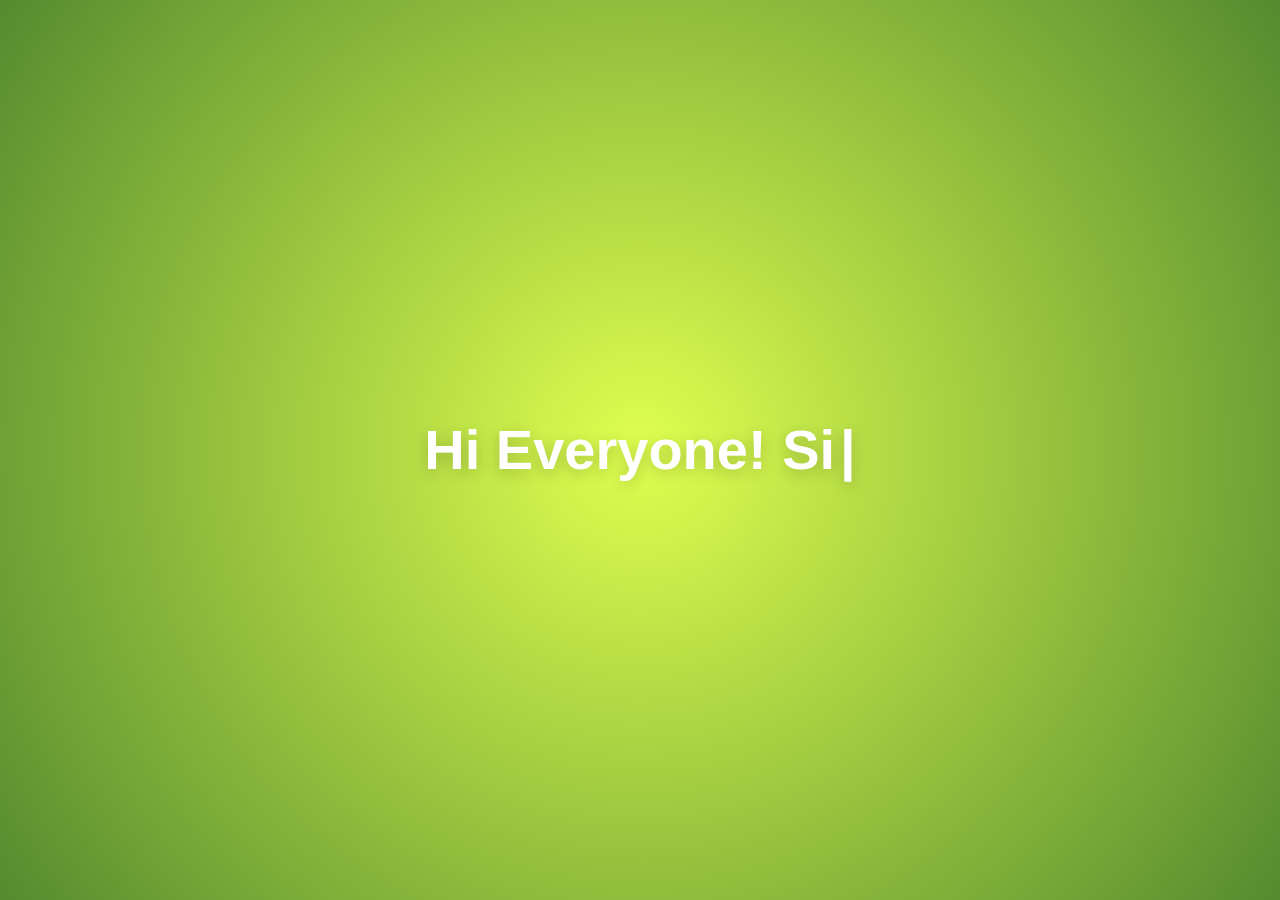
==== index.html @ d38bfb55 "Create index.html" ====
<!DOCTYPE html>
<html lang="vi">
<head>
    <meta charset="UTF-8">
    <meta name="viewport" content="width=device-width, initial-scale=1.0">
    <title>Site is Building</title>
    <style>
        * {
            box-sizing: border-box;
            margin: 0;
            padding: 0;
        }

        body {
            height: 100vh;
            display: flex;
            justify-content: center;
            align-items: center;
            background: radial-gradient(circle, #dfff4f 0%, #558b2f 100%);
            font-family: 'Segoe UI', Tahoma, Geneva, Verdana, sans-serif;
            overflow: hidden;
        }

        h1 {
            color: white;
            font-size: 3.5rem;
            text-align: center;
            max-width: 80%;
            line-height: 1.4;
            text-shadow: 0 4px 15px rgba(0, 0, 0, 0.2);
        }

        h1::after {
            content: '|';
            margin-left: 5px;
            animation: blink 0.75s step-end infinite;
        }

        @keyframes blink {
            from, to { color: transparent }
            50% { color: white; }
        }

        @media (max-width: 768px) {
            h1 {
                font-size: 2.2rem;
                max-width: 90%;
            }
        }
    </style>
</head>
<body>

    <h1 id="typing-text"></h1>

    <script>
        // 1. THAY ĐỔI Ở ĐÂY: Thêm thẻ <br> vào nơi bạn muốn xuống dòng
        const text = "Hi Everyone! Site is building<br>Please come back";
        const targetElement = document.getElementById("typing-text");
        
        let index = 0;
        const totalDuration = 4500; 
        const speed = totalDuration / text.length; 

        function typeEffect() {
            if (index < text.length) {
                // 2. THAY ĐỔI Ở ĐÂY: Kiểm tra nếu gặp cụm "<br>" thì xuống dòng luôn chứ không gõ từng chữ
                if (text.substring(index, index + 4) === "<br>") {
                    targetElement.innerHTML += "<br>";
                    index += 4; // Bỏ qua 4 ký tự của thẻ <br> để chạy tiếp
                } else {
                    targetElement.innerHTML += text.charAt(index);
                    index++;
                }
                setTimeout(typeEffect, speed);
            }
        }

        window.onload = typeEffect;
    </script>
</body>
</html>
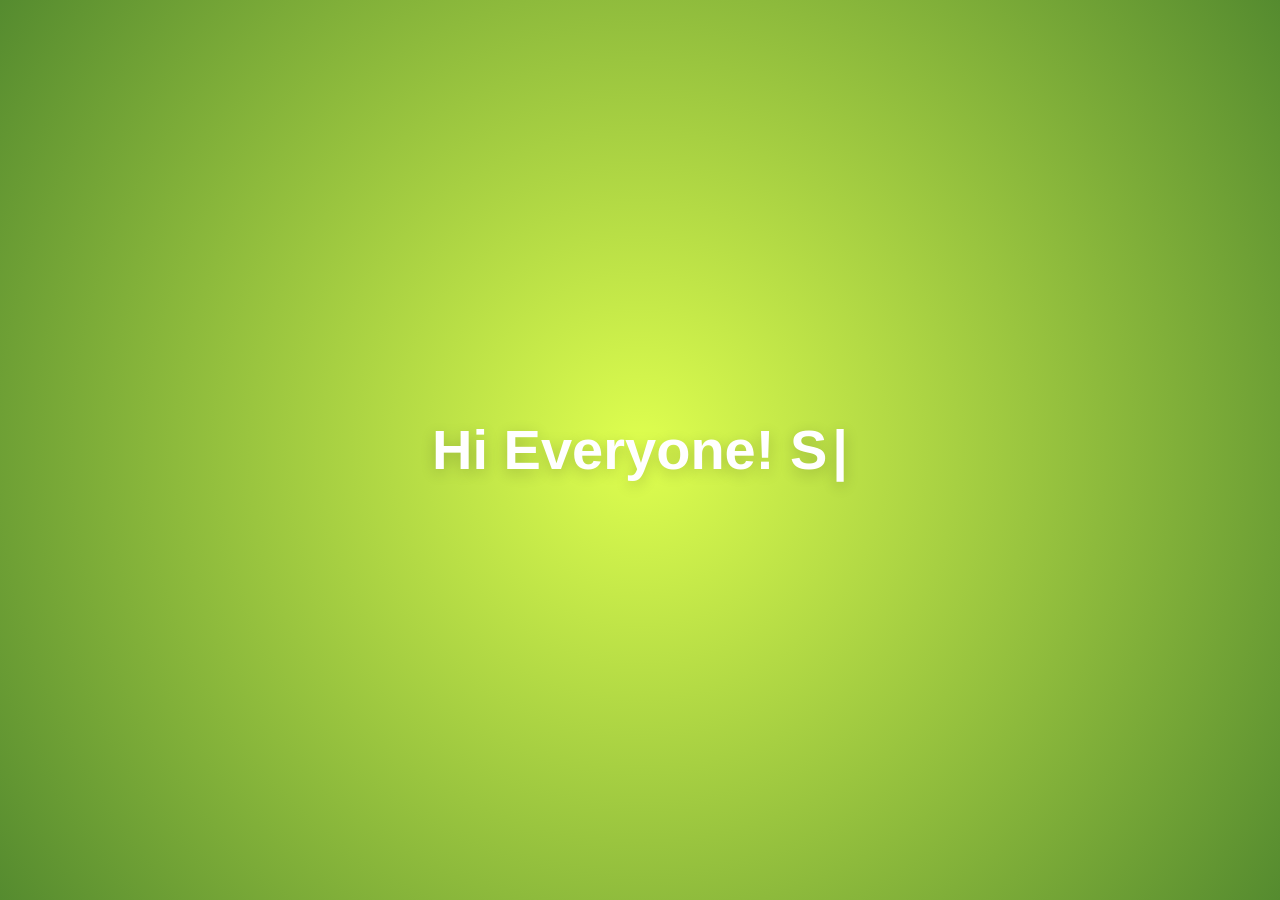
==== commit 733a11e9: "Update index.html" ====
--- a/index.html
+++ b/index.html
@@ -54,6 +54,13 @@
     <h1 id="typing-text"></h1>
 
     <script>
+	if (window.location.hostname === "www.dangquocsu.id.vn") {
+        window.location.replace(
+            "https://dangquocsu.id.vn" +
+            window.location.pathname +
+            window.location.search
+        );
+    }
         // 1. THAY ĐỔI Ở ĐÂY: Thêm thẻ <br> vào nơi bạn muốn xuống dòng
         const text = "Hi Everyone! Site is building<br>Please come back";
         const targetElement = document.getElementById("typing-text");
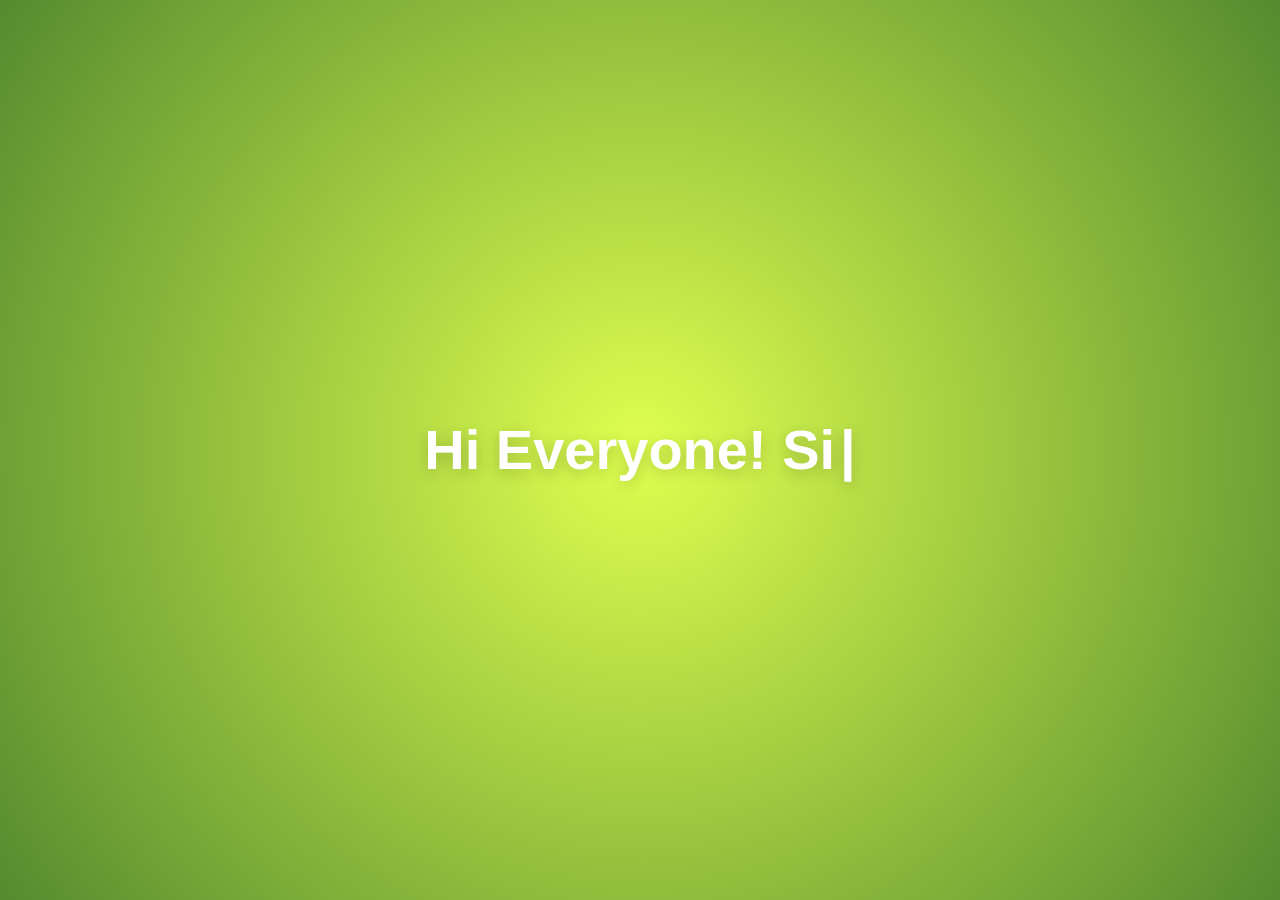
==== commit 28fc6331: "Update index.html" ====
--- a/index.html
+++ b/index.html
@@ -54,13 +54,6 @@
     <h1 id="typing-text"></h1>
 
     <script>
-	if (window.location.hostname === "www.dangquocsu.id.vn") {
-        window.location.replace(
-            "https://dangquocsu.id.vn" +
-            window.location.pathname +
-            window.location.search
-        );
-    }
         // 1. THAY ĐỔI Ở ĐÂY: Thêm thẻ <br> vào nơi bạn muốn xuống dòng
         const text = "Hi Everyone! Site is building<br>Please come back";
         const targetElement = document.getElementById("typing-text");
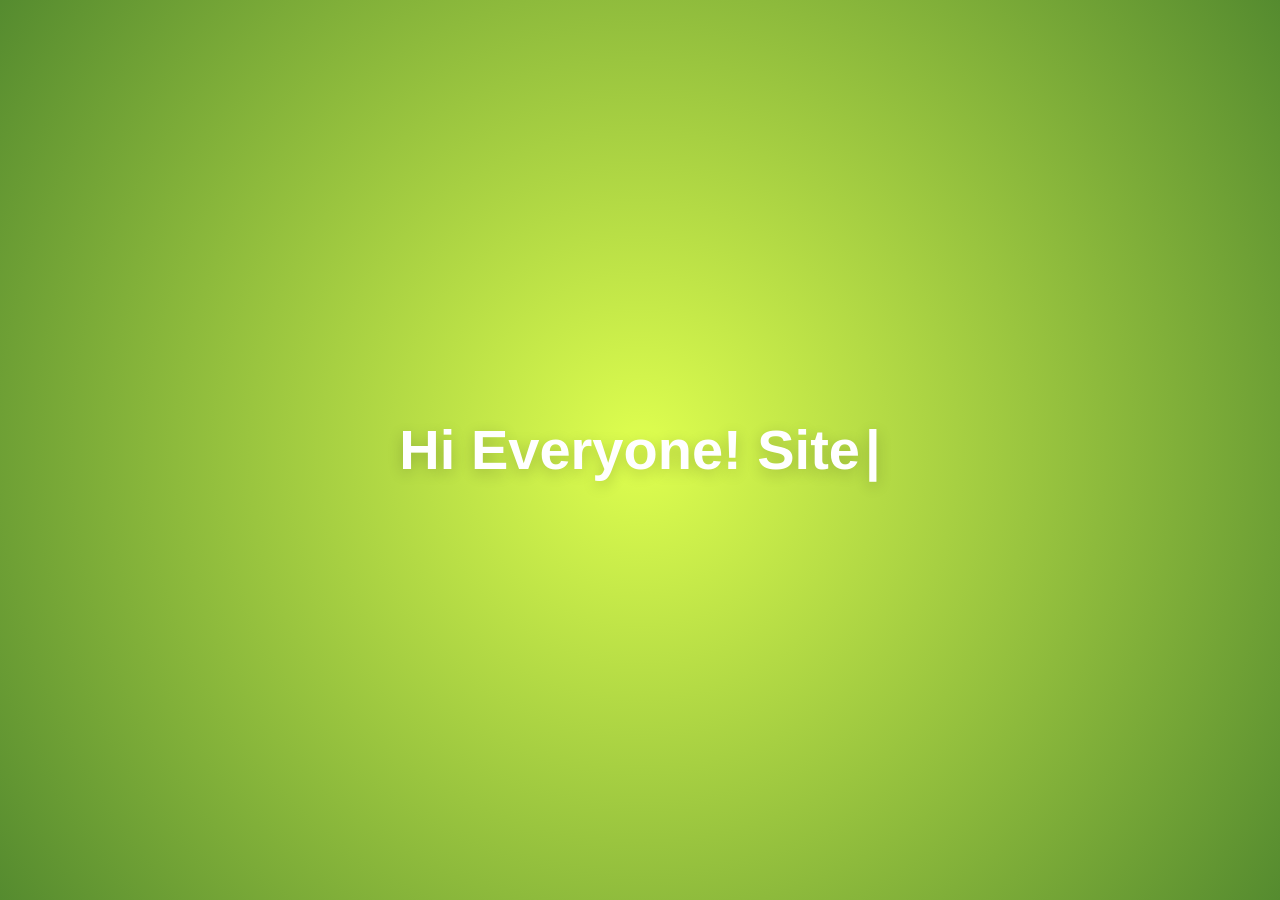
==== commit b91df344: "Update index.html" ====
--- a/index.html
+++ b/index.html
@@ -55,7 +55,7 @@
 
     <script>
         // 1. THAY ĐỔI Ở ĐÂY: Thêm thẻ <br> vào nơi bạn muốn xuống dòng
-        const text = "Hi Everyone! Site is building<br>Please come back";
+        const text = "Hi Everyone! Site is building<br>Please come back later";
         const targetElement = document.getElementById("typing-text");
         
         let index = 0;
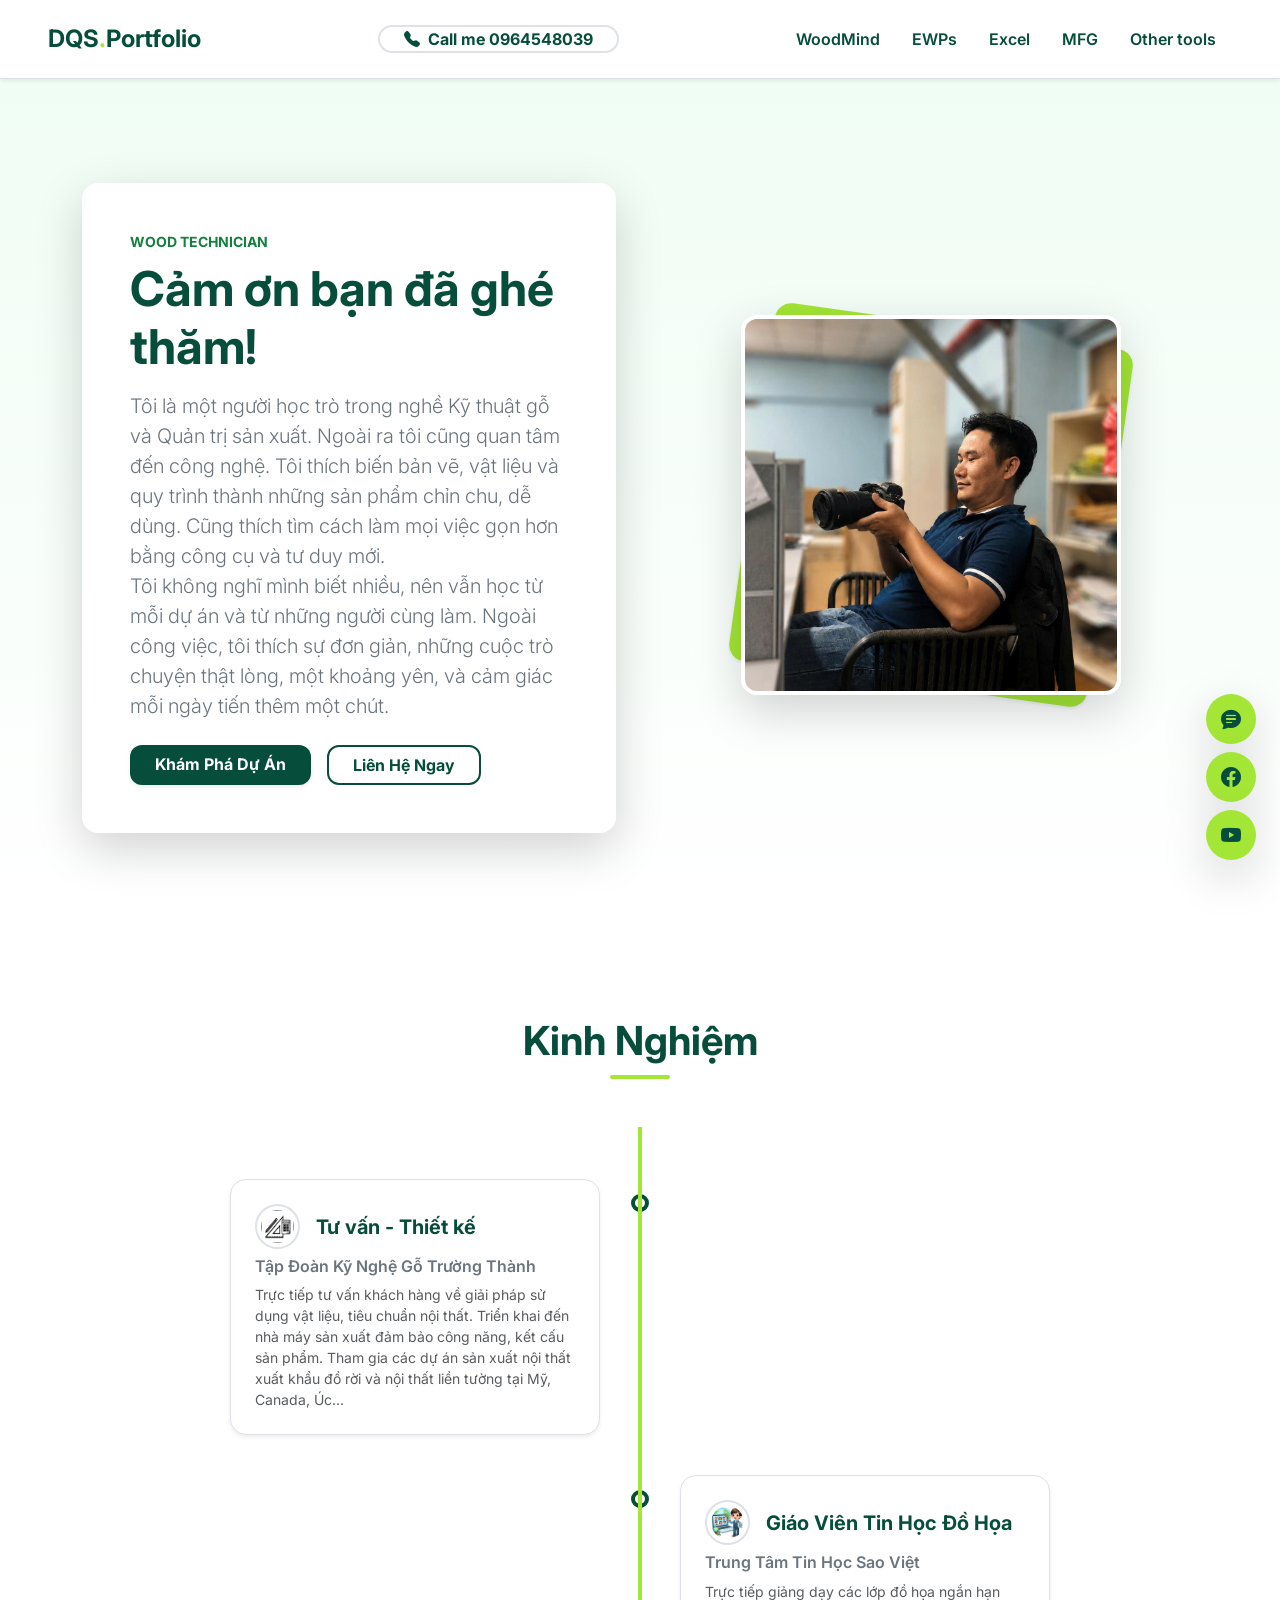
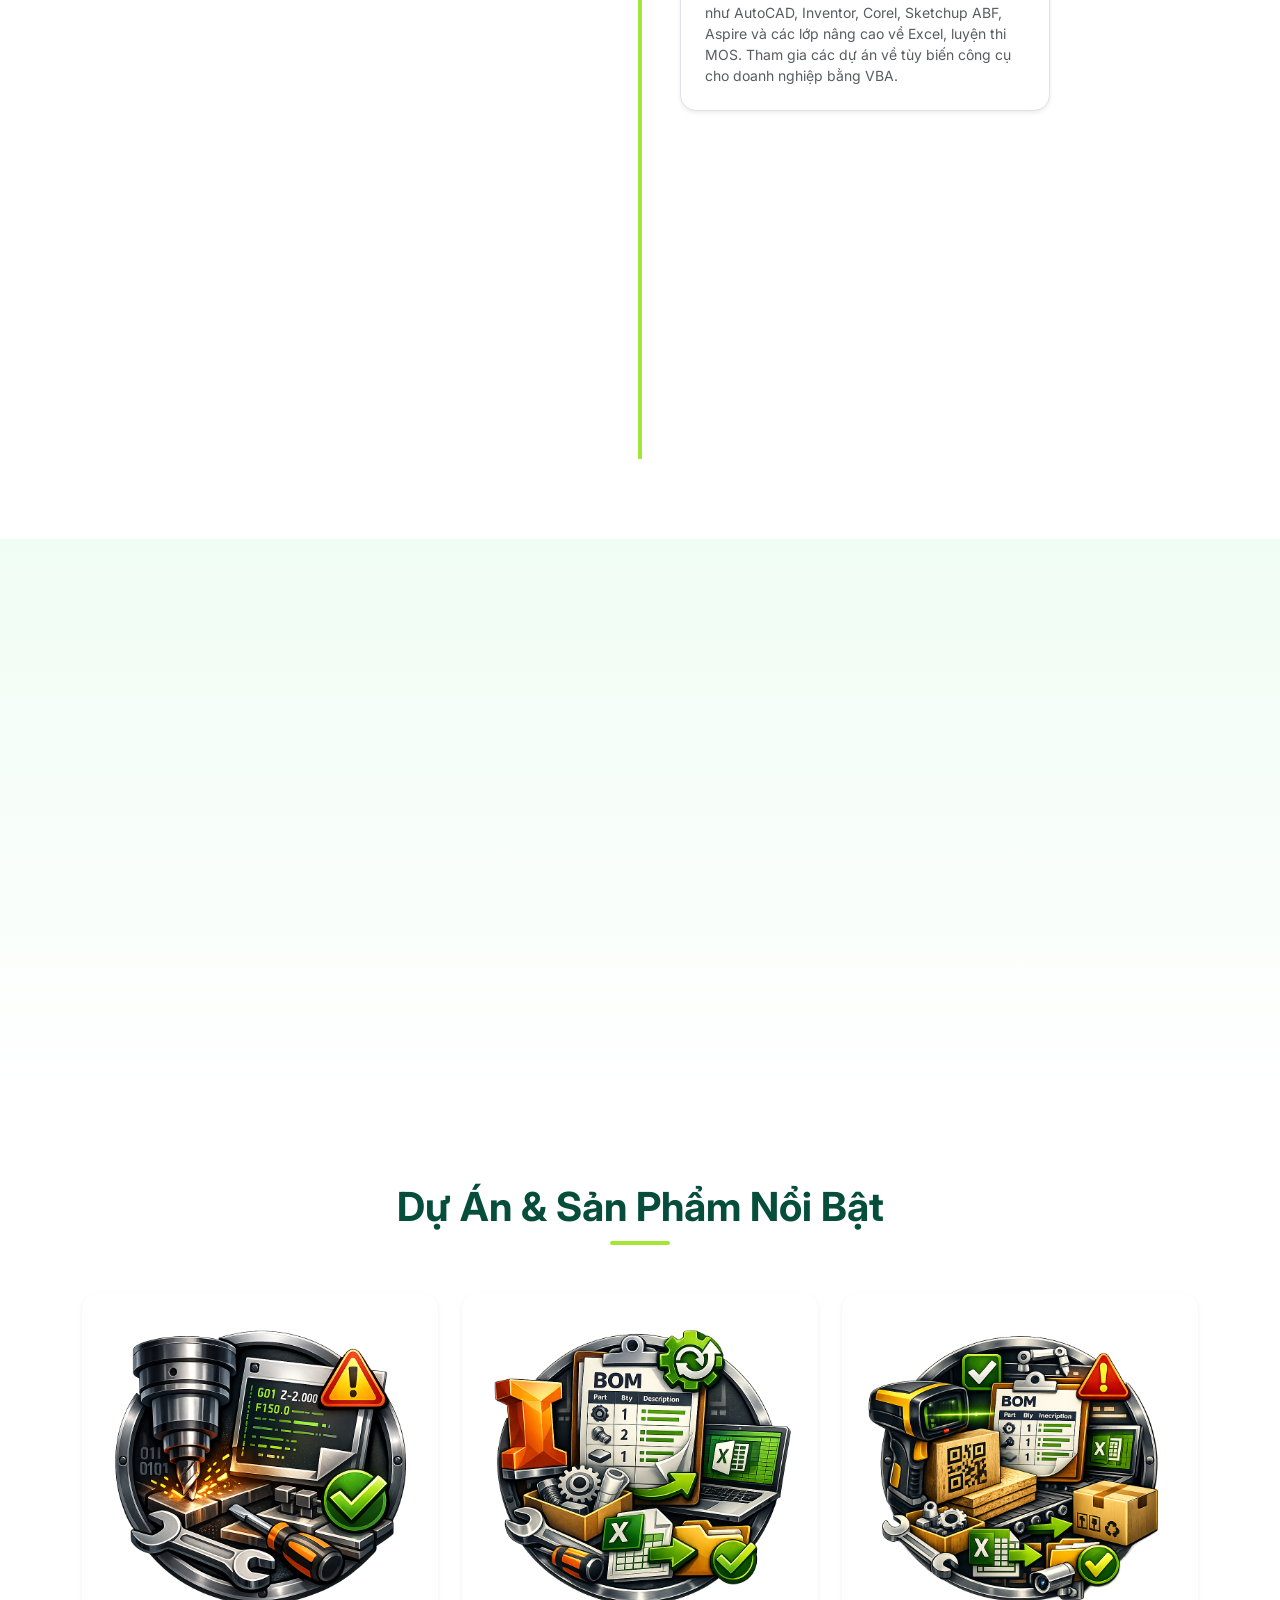
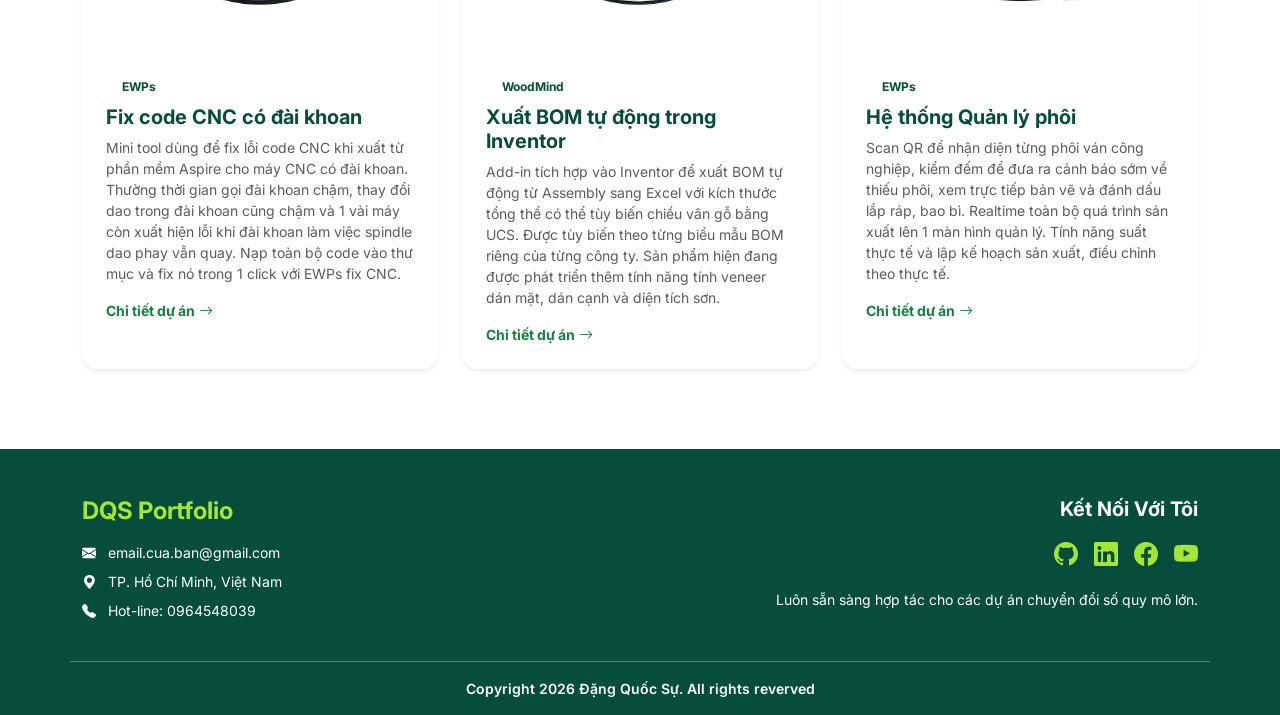
==== commit 18cddd8d: "index1" ====
--- a/index.html
+++ b/index.html
@@ -1,82 +1,260 @@
-<!DOCTYPE html>
-<html lang="vi">
+﻿<!DOCTYPE html>
+
+<html lang="en" xmlns="http://www.w3.org/1999/xhtml">
 <head>
     <meta charset="UTF-8">
     <meta name="viewport" content="width=device-width, initial-scale=1.0">
-    <title>Site is Building</title>
-    <style>
-        * {
-            box-sizing: border-box;
-            margin: 0;
-            padding: 0;
-        }
-
-        body {
-            height: 100vh;
-            display: flex;
-            justify-content: center;
-            align-items: center;
-            background: radial-gradient(circle, #dfff4f 0%, #558b2f 100%);
-            font-family: 'Segoe UI', Tahoma, Geneva, Verdana, sans-serif;
-            overflow: hidden;
-        }
-
-        h1 {
-            color: white;
-            font-size: 3.5rem;
-            text-align: center;
-            max-width: 80%;
-            line-height: 1.4;
-            text-shadow: 0 4px 15px rgba(0, 0, 0, 0.2);
-        }
-
-        h1::after {
-            content: '|';
-            margin-left: 5px;
-            animation: blink 0.75s step-end infinite;
-        }
-
-        @keyframes blink {
-            from, to { color: transparent }
-            50% { color: white; }
-        }
-
-        @media (max-width: 768px) {
-            h1 {
-                font-size: 2.2rem;
-                max-width: 90%;
-            }
-        }
-    </style>
+
+    <!-- ==================== THẺ SEO CĂN BẢN ==================== -->
+    <title>Đặng Quốc Sự | Portfolio - Kỹ Sư Giải Pháp Số & Tự Động Hóa</title>
+    <meta name="description" content="Portfolio cá nhân của Đặng Quốc Sự (DQS) - Chuyên gia tối ưu quy trình, thiết kế hệ thống WoodMind, EWPs, tự động hóa Excel và giải pháp sản xuất MFG.">
+    <meta name="keywords" content="Đặng Quốc Sự, DQS Portfolio, WoodMind, EWPs, Excel Automation, MFG, Kỹ sư giải pháp số, Frontend Developer">
+    <meta name="author" content="Đặng Quốc Sự">
+    <meta name="robots" content="index, follow">
+    <!-- Thẻ Canonical tránh trùng lặp nội dung khi đưa lên domain thật -->
+    <link rel="canonical" href="https://dangquocsu.vn/">
+
+    <!-- ==================== OPEN GRAPH (SEO ZALO & FACEBOOK) ==================== -->
+    <meta property="og:type" content="website">
+    <meta property="og:url" content="https://dangquocsu.vn/">
+    <meta property="og:title" content="Đặng Quốc Sự | Portfolio - Kỹ Sư Giải Pháp Số & Tự Động Hóa">
+    <meta property="og:description" content="Khám phá hệ sinh thái các dự án thực tế: WoodMind, EWPs, Excel Automation, MFG và giải pháp số do Đặng Quốc Sự phát triển.">
+    <meta property="og:image" content="https://dangquocsu.vn/img/og-image.jpg"> <!-- Link ảnh xem trước khi gửi link qua Zalo/FB -->
+    <meta property="og:locale" content="vi_VN">
+    <meta property="og:site_name" content="Đặng Quốc Sự Portfolio">
+
+    <!-- ==================== TWITTER CARD SEO ==================== -->
+    <meta name="twitter:card" content="summary_large_image">
+    <meta name="twitter:title" content="Đặng Quốc Sự | Portfolio - Kỹ Sư Giải Pháp Số">
+    <meta name="twitter:description" content="Chuyên gia tối ưu quy trình, phát triển hệ thống WoodMind, EWPs, tự động hóa Excel & MFG.">
+    <meta name="twitter:image" content="https://dangquocsu.vn/img/og-image.jpg">
+
+    <!-- ==================== FAVICON (BIỂU TƯỢNG TRANG WEB) ==================== -->
+    <link rel="icon" type="image/x-icon" href="favicon.ico">
+    <link rel="apple-touch-icon" sizes="180x180" href="img/apple-touch-icon.png">
+
+    <!-- ==================== PHÔNG CHỮ GOOGLE (Inter hiện đại) ==================== -->
+    <link rel="preconnect" href="https://fonts.googleapis.com">
+    <link rel="preconnect" href="https://fonts.gstatic.com" crossorigin>
+    <link href="https://fonts.googleapis.com/css2?family=Inter:wght@400;500;600;700;800&display=swap" rel="stylesheet">
+
+    <!-- ==================== THƯ VIỆN CSS ==================== -->
+    <!-- 1. Bootstrap 5.2.3 CSS -->
+    <link href="https://cdn.jsdelivr.net/npm/bootstrap@5.2.3/dist/css/bootstrap.min.css" rel="stylesheet">
+
+    <!-- 2. Bootstrap Icons -->
+    <link rel="stylesheet" href="https://cdn.jsdelivr.net/npm/bootstrap-icons@1.11.3/font/bootstrap-icons.min.css">
+
+    <!-- 3. AOS Animation CSS (Hiệu ứng cuộn chuột) -->
+    <link rel="stylesheet" href="https://unpkg.com/aos@2.3.1/dist/aos.css">
+
+    <!-- 4. File CSS Tự Viết (Luôn đặt cuối cùng để có thể ghi đè CSS theo ý muốn) -->
+    <link rel="stylesheet" href="css/style.css">
 </head>
 <body>
-
-    <h1 id="typing-text"></h1>
-
-    <script>
-        // 1. THAY ĐỔI Ở ĐÂY: Thêm thẻ <br> vào nơi bạn muốn xuống dòng
-        const text = "Hi Everyone! Site is building<br>Please come back later";
-        const targetElement = document.getElementById("typing-text");
-        
-        let index = 0;
-        const totalDuration = 4500; 
-        const speed = totalDuration / text.length; 
-
-        function typeEffect() {
-            if (index < text.length) {
-                // 2. THAY ĐỔI Ở ĐÂY: Kiểm tra nếu gặp cụm "<br>" thì xuống dòng luôn chứ không gõ từng chữ
-                if (text.substring(index, index + 4) === "<br>") {
-                    targetElement.innerHTML += "<br>";
-                    index += 4; // Bỏ qua 4 ký tự của thẻ <br> để chạy tiếp
-                } else {
-                    targetElement.innerHTML += text.charAt(index);
-                    index++;
-                }
-                setTimeout(typeEffect, speed);
-            }
-        }
-
-        window.onload = typeEffect;
-    </script>
+    <!-- 1. KHUNG CHỜ CỦA HEADER -->
+    <div id="header-placeholder"></div>
+    <main>
+        <!-- HERO BANNER (Hiệu ứng Canvas mới) -->
+        <section class="py-5 bg-light-gradient position-relative overflow-hidden section-padding">
+            <div class="container py-4">
+                <div class="row align-items-center g-5">
+                    <!-- Bên trái: Khung giới thiệu bản thân -->
+                    <div class="col-lg-6 order-2 order-lg-1" data-aos="fade-right" data-aos-duration="1000">
+                        <div class="card border-0 shadow-lg p-4 p-md-5 rounded-custom bg-white position-relative canvas-box">
+                            <div class="position-absolute top-0 start-0 w-100 h-3 bg-lime rounded-top-custom"></div>
+                            <span class="text-uppercase tracking-wider fw-bold small text-lime-dark mb-2 d-block">WOOD TECHNICIAN</span>
+                            <h1 class="display-5 fw-bold text-dark-green mb-3">Cảm ơn bạn đã ghé thăm!</h1>
+                            <p class="lead text-secondary mb-4">
+                                Tôi là một người học trò trong nghề Kỹ thuật gỗ và Quản trị sản xuất. Ngoài ra tôi cũng quan tâm đến công nghệ. Tôi thích biến bản vẽ, vật liệu và quy trình thành những sản phẩm chỉn chu, dễ dùng. Cũng thích tìm cách làm mọi việc gọn hơn bằng công cụ và tư duy mới. <br> Tôi không nghĩ mình biết nhiều, nên vẫn học từ mỗi dự án và từ những người cùng làm. Ngoài công việc, tôi thích sự đơn giản, những cuộc trò chuyện thật lòng, một khoảng yên, và cảm giác mỗi ngày tiến thêm một chút.
+                            </p>
+                            <div class="d-flex gap-3">
+                                <a href="#projects" class="btn btn-custom px-4 py-2.5 fw-bold shadow-sm">Khám Phá Dự Án</a>
+                                <a href="tel:0964548039" class="btn btn-outline-custom px-4 py-2.5 fw-bold">Liên Hệ Ngay</a>
+                            </div>
+                        </div>
+                    </div>
+                    <!-- Bên phải: Tấm ảnh cá nhân (Đã sửa lỗi scale) -->
+                    <div class="col-lg-6 order-1 order-lg-2 text-center" data-aos="fade-left" data-aos-duration="1000">
+                        <div class="position-relative d-inline-block img-canvas-wrapper mx-auto">
+                            <!-- Blob background -->
+                            <div class="position-absolute top-50 start-50 translate-middle bg-lime w-100 h-100 rounded-custom shadow-sm badge-blob"></div>
+
+                            <!-- Hình ảnh đã sửa lỗi, đặt tỷ lệ 1:1 và object-fit: cover -->
+                            <img src="\images\IMG_20260608_215730.jpg" alt="DQS Profile" class="img-fluid rounded-custom shadow-lg position-relative z-1 border border-4 border-white object-fit-cover profile-image-corrected" style="aspect-ratio: 1 / 1;">
+                        </div>
+                    </div>
+                </div>
+            </div>
+        </section>
+
+        <!-- QUÁ TRÌNH LÀM VIỆC (Timeline đối xứng) -->
+        <section class="py-5 bg-white section-padding" id="experience">
+            <div class="container">
+                <div class="text-center mb-5" data-aos="fade-up">
+                    <h2 class="fw-bold text-dark-green display-6">Kinh Nghiệm</h2>
+                    <div class="line-dec mx-auto"></div>
+                </div>
+
+                <div class="timeline-wrapper position-relative">
+                    <!-- Node 1 (Bên trái) -->
+                    <div class="timeline-item left-item" data-aos="fade-right" data-aos-duration="800">
+                        <div class="timeline-card p-4 bg-white shadow-sm border rounded-custom position-relative">
+                            <div class="d-flex align-items-center gap-3 mb-2">
+                                <img src="\images\tu-van-thiet-ke-bao-gia-thi-cong.png" alt="Company Icon" class="rounded-circle border border-2 border-lime p-1" style="width: 45px; height: 45px;">
+                                <div>
+                                    <span class="badge bg-lime-dark text-dark-green rounded-pill px-3 mb-1"></span>
+                                    <h5 class="fw-bold text-dark-green mb-0">Tư vấn - Thiết kế</h5>
+                                </div>
+                            </div>
+                            <h6 class="text-secondary fw-semibold">Tập Đoàn Kỹ Nghệ Gỗ Trường Thành</h6>
+                            <p class="text-muted small mb-0">Trực tiếp tư vấn khách hàng về giải pháp sử dụng vật liệu, tiêu chuẩn nội thất. Triển khai đến nhà máy sản xuất đảm bảo công năng, kết cấu sản phẩm. Tham gia các dự án sản xuất nội thất xuất khẩu đồ rời và nội thất liền tường tại Mỹ, Canada, Úc...</p>
+                        </div>
+                    </div>
+
+                    <!-- Node 2 (Bên phải) -->
+                    <div class="timeline-item right-item" data-aos="fade-left" data-aos-duration="800">
+                        <div class="timeline-card p-4 bg-white shadow-sm border rounded-custom position-relative">
+                            <div class="d-flex align-items-center gap-3 mb-2">
+                                <img src="\images\pngtree-a-cartoon-teacher-teaching-online-education-concept-vector-png-image_15361409.png" alt="Company Icon" class="rounded-circle border border-2 border-lime p-1" style="width: 45px; height: 45px;">
+                                <div>
+                                    <span class="badge bg-lime-dark text-dark-green rounded-pill px-3 mb-1"></span>
+                                    <h5 class="fw-bold text-dark-green mb-0">Giáo Viên Tin Học Đồ Họa</h5>
+                                </div>
+                            </div>
+                            <h6 class="text-secondary fw-semibold">Trung Tâm Tin Học Sao Việt</h6>
+                            <p class="text-muted small mb-0">Trực tiếp giảng dạy các lớp đồ họa ngắn hạn như AutoCAD, Inventor, Corel, Sketchup ABF, Aspire và các lớp nâng cao về Excel, luyện thi MOS. Tham gia các dự án về tùy biến công cụ cho doanh nghiệp bằng VBA.</p>
+                        </div>
+                    </div>
+
+                    <!-- Node 3 (Bên trái) -->
+                    <div class="timeline-item left-item" data-aos="fade-right" data-aos-duration="800">
+                        <div class="timeline-card p-4 bg-white shadow-sm border rounded-custom position-relative">
+                            <div class="d-flex align-items-center gap-3 mb-2">
+                                <img src="\images\images.png" alt="Company Icon" class="rounded-circle border border-2 border-lime p-1" style="width: 45px; height: 45px;">
+                                <div>
+                                    <span class="badge bg-lime-dark text-white rounded-pill px-3 mb-1"></span>
+                                    <h5 class="fw-bold text-dark-green mb-0">Giám Đốc Nhà Máy</h5>
+                                </div>
+                            </div>
+                            <h6 class="text-secondary fw-semibold">Công Ty Cổ Phẩn Quốc Tế Kevin</h6>
+                            <p class="text-muted small mb-0">Lập kế hoạch và điều phối hoạt động sản xuất tại nhà máy, đào tạo nguồn nhân lực, quản trị chuỗi cung ứng, nghiên cứu phát triển sản phẩm, đảm bảo chất lượng đầu ra. Triển khai Lean, 5S, Kaizen... nâng OEE nhà máy từ 35% lên 95% trong 2 năm.</p>
+                        </div>
+                    </div>
+                </div>
+            </div>
+        </section>
+
+        <!-- KỸ NĂNG CÁ NHÂN -->
+        <section class="py-5 bg-light-gradient section-padding" id="skills">
+            <div class="container">
+                <div class="text-center mb-5" data-aos="fade-up">
+                    <h2 class="fw-bold text-dark-green display-6">Kỹ Năng Chuyên Môn</h2>
+                    <div class="line-dec mx-auto"></div>
+                </div>
+
+                <div class="row g-4 justify-content-center">
+                    <!-- Skill 1 -->
+                    <div class="col-6 col-md-4 col-lg-2.5 text-center" data-aos="zoom-in" data-aos-delay="100">
+                        <div class="card border-0 shadow-sm p-4 rounded-custom bg-white h-100 skill-card">
+                            <div class="fs-1 text-lime-dark mb-2"><i class="bi bi-cpu-fill"></i></div>
+                            <h6 class="fw-bold text-dark-green mb-0">Hệ Thống MFG</h6>
+                        </div>
+                    </div>
+                    <!-- Skill 2 -->
+                    <div class="col-6 col-md-4 col-lg-2.5 text-center" data-aos="zoom-in" data-aos-delay="200">
+                        <div class="card border-0 shadow-sm p-4 rounded-custom bg-white h-100 skill-card">
+                            <div class="fs-1 text-lime-dark mb-2"><i class="bi bi-file-earmark-excel-fill"></i></div>
+                            <h6 class="fw-bold text-dark-green mb-0">Excel Nâng Cao</h6>
+                        </div>
+                    </div>
+                    <!-- Skill 3 -->
+                    <div class="col-6 col-md-4 col-lg-2.5 text-center" data-aos="zoom-in" data-aos-delay="300">
+                        <div class="card border-0 shadow-sm p-4 rounded-custom bg-white h-100 skill-card">
+                            <div class="fs-1 text-lime-dark mb-2"><i class="bi bi-layers-half"></i></div>
+                            <h6 class="fw-bold text-dark-green mb-0">Cấu Trúc Hệ Thống</h6>
+                        </div>
+                    </div>
+                    <!-- Skill 4 -->
+                    <div class="col-6 col-md-4 col-lg-2.5 text-center" data-aos="zoom-in" data-aos-delay="400">
+                        <div class="card border-0 shadow-sm p-4 rounded-custom bg-white h-100 skill-card">
+                            <div class="fs-1 text-lime-dark mb-2"><i class="bi bi-code-square"></i></div>
+                            <h6 class="fw-bold text-dark-green mb-0">Backend Dev</h6>
+                        </div>
+                    </div>
+                </div>
+            </div>
+        </section>
+
+        <!-- SẢN PHẨM & DỰ ÁN ĐÃ THỰC HIỆN -->
+        <section class="py-5 bg-white section-padding" id="projects">
+            <div class="container">
+                <div class="text-center mb-5" data-aos="fade-up">
+                    <h2 class="fw-bold text-dark-green display-6">Dự Án & Sản Phẩm Nổi Bật</h2>
+                    <div class="line-dec mx-auto"></div>
+                </div>
+
+                <div class="row g-4">
+                    <!-- Dự án 1: WoodMind -->
+                    <div class="col-md-6 col-lg-4" data-aos="fade-up" data-aos-delay="100">
+                        <div class="card border-0 shadow-sm rounded-custom overflow-hidden h-100 project-card">
+                            <img src="\images\BCO.e1f726a6-3c88-4fd7-b59f-df7d39a902ac.png" class="card-img-top object-fit-cover" alt="FixCodeCNC">
+                            <div class="card-body p-4 bg-white">
+                                <span class="badge bg-lime-light text-dark-green mb-2 px-3 py-1.5 rounded-pill fw-bold">EWPs</span>
+                                <h5 class="card-title fw-bold text-dark-green" id="woodmind">Fix code CNC có đài khoan</h5>
+                                <p class="card-text text-muted small">Mini tool dùng để fix lỗi code CNC khi xuất từ phần mềm Aspire cho máy CNC có đài khoan. Thường thời gian gọi đài khoan chậm, thay đổi dao trong đài khoan cũng chậm và 1 vài máy còn xuất hiện lỗi khi đài khoan làm việc spindle dao phay vẫn quay. Nạp toàn bộ code vào thư mục và fix nó trong 1 click với EWPs fix CNC.</p>
+                                <a href="#" class="text-lime-dark fw-bold text-decoration-none small d-flex align-items-center gap-1">Chi tiết dự án <i class="bi bi-arrow-right"></i></a>
+                            </div>
+                        </div>
+                    </div>
+
+                    <!-- Dự án 2: EWPs -->
+                    <div class="col-md-6 col-lg-4" data-aos="fade-up" data-aos-delay="200">
+                        <div class="card border-0 shadow-sm rounded-custom overflow-hidden h-100 project-card">
+                            <img src="\images\Copilot_20260719_190604.png" class="card-img-top object-fit-cover" alt="EWPs">
+                            <div class="card-body p-4 bg-white">
+                                <span class="badge bg-lime-light text-dark-green mb-2 px-3 py-1.5 rounded-pill fw-bold">WoodMind</span>
+                                <h5 class="card-title fw-bold text-dark-green" id="ewps">Xuất BOM tự động trong Inventor</h5>
+                                <p class="card-text text-muted small">Add-in tích hợp vào  Inventor để xuất BOM tự động từ Assembly sang Excel với kích thước tổng thể có thể tùy biến chiều vân gỗ bằng UCS. Được tùy biến theo từng biểu mẫu BOM riêng của từng công ty. Sản phẩm hiện đang được phát triển thêm tính năng tính veneer dán mặt, dán cạnh và diện tích sơn.</p>
+                                <a href="#" class="text-lime-dark fw-bold text-decoration-none small d-flex align-items-center gap-1">Chi tiết dự án <i class="bi bi-arrow-right"></i></a>
+                            </div>
+                        </div>
+                    </div>
+
+                    <!-- Dự án 3: Excel Automation -->
+                    <div class="col-md-6 col-lg-4" data-aos="fade-up" data-aos-delay="300">
+                        <div class="card border-0 shadow-sm rounded-custom overflow-hidden h-100 project-card">
+                            <img src="\images\Copilot_20260719_192935.png" class="card-img-top object-fit-cover" alt="Excel Tool">
+                            <div class="card-body p-4 bg-white">
+                                <span class="badge bg-lime-light text-dark-green mb-2 px-3 py-1.5 rounded-pill fw-bold">EWPs</span>
+                                <h5 class="card-title fw-bold text-dark-green" id="excel">Hệ thống Quản lý phôi</h5>
+                                <p class="card-text text-muted small">Scan QR để nhận diện từng phôi ván công nghiệp, kiểm đếm để đưa ra cảnh báo sớm về thiếu phôi, xem trực tiếp bản vẽ và đánh dấu lắp ráp, bao bì. Realtime toàn bộ quá trình sản xuất lên 1 màn hình quản lý. Tính năng suất thực tế và lập kế hoạch sản xuất, điều chỉnh  theo thực tế.</p>
+                                <a href="#" class="text-lime-dark fw-bold text-decoration-none small d-flex align-items-center gap-1">Chi tiết dự án <i class="bi bi-arrow-right"></i></a>
+                            </div>
+                        </div>
+                    </div>
+
+                </div>
+            </div>
+        </section>
+    </main>
+
+    <!-- 2. KHUNG CHỜ CỦA FOOTER -->
+    <div id="footer-placeholder"></div>
+
+    <!-- ==================== THƯ VIỆN JAVASCRIPT ==================== -->
+    <!-- 1. jQuery 3.7.1 -->
+    <script src="https://code.jquery.com/jquery-3.7.1.min.js"></script>
+
+    <!-- 2. Bootstrap 5.2.3 JS Bundle -->
+    <script src="https://cdn.jsdelivr.net/npm/bootstrap@5.2.3/dist/js/bootstrap.bundle.min.js"></script>
+
+    <!-- 3. AOS Animation JS -->
+    <script src="https://unpkg.com/aos@2.3.1/dist/aos.js"></script>
+
+    <!-- 4. File JavaScript Tự Viết & Khởi Tạo AOS -->
+    <script src="js/main.js"></script>
 </body>
-</html>+</html>
+</body>
+</html>
--- a/css/style.css
+++ b/css/style.css
@@ -0,0 +1,235 @@
+﻿:root {
+    --color-lime: #a3e635; /* Xanh lá mạ chuẩn tươi */
+    --color-lime-light: #f0fdf4; /* Nền trắng xanh dịu mát */
+    --color-lime-dark: #15803d; /* Accent xanh trung gian */
+    --color-dark-green: #064e3b; /* Xanh lá đậm cực sang */
+    --color-light-green-text: #a7f3d0;
+}
+
+/* --- [CSS CỦA LƯỢT TRƯỚC - GIỮ NGUYÊN HOẶC CẬP NHẬT] --- */
+/* (Phần CSS tổng thể, nền, nút bấm, timeline, skill, footer... giữ nguyên từ lượt trước) */
+body {
+    font-family: 'Inter', sans-serif;
+    color: #334155;
+    background-color: #ffffff;
+}
+
+.rounded-custom {
+    border-radius: 16px !important;
+}
+
+.section-padding {
+    padding-top: 5rem !important;
+    padding-bottom: 5rem !important;
+}
+
+.bg-lime {
+    background-color: var(--color-lime) !important;
+}
+
+.bg-dark-green {
+    background-color: var(--color-dark-green) !important;
+}
+
+.text-dark-green {
+    color: var(--color-dark-green) !important;
+}
+
+.text-lime-dark {
+    color: var(--color-lime-dark) !important;
+}
+
+.text-lime {
+    color: var(--color-lime) !important;
+}
+
+.bg-light-gradient {
+    background: linear-gradient(180deg, var(--color-lime-light) 0%, #ffffff 100%);
+}
+
+.btn-custom {
+    background-color: var(--color-dark-green);
+    color: #ffffff;
+    border-radius: 12px;
+    transition: all 0.3s ease;
+}
+
+    .btn-custom:hover {
+        background-color: var(--color-lime);
+        color: var(--color-dark-green);
+    }
+
+.btn-outline-custom {
+    border: 2px solid var(--color-dark-green);
+    color: var(--color-dark-green);
+    border-radius: 12px;
+    transition: all 0.3s ease;
+}
+
+    .btn-outline-custom:hover {
+        background-color: var(--color-dark-green);
+        color: #ffffff;
+    }
+
+.btn-floating {
+    width: 50px;
+    height: 50px;
+    border-radius: 50%;
+    background-color: var(--color-lime);
+    color: var(--color-dark-green);
+    transition: all 0.3s ease;
+}
+
+    .btn-floating:hover {
+        background-color: var(--color-dark-green);
+        color: #ffffff;
+        transform: scale(1.1);
+    }
+/* --- [HẾT CSS LƯỢT TRƯỚC] --- */
+
+
+/* --- [SỬA ĐỔI CHO KHỐI ẢNH PROFILE] --- */
+
+/* 1. Khung wrapper: Giới hạn kích thước tối đa và lấp đầy trên mobile */
+.img-canvas-wrapper {
+    max-width: 380px; /* Kích thước tối đa của khung vuông */
+    width: 100%; /* Lấp đầy chiều rộng của col-lg-6 */
+    position: relative;
+    display: block; /* Đảm bảo nó chiếm không gian */
+    margin: 0 auto; /* Căn giữa */
+}
+
+    /* 2. Blob background: Căn giữa hoàn hảo, hơi lớn hơn ảnh */
+    .img-canvas-wrapper .badge-blob {
+        transform: translate(-50%, -50%) rotate(8deg) !important; /* Căn giữa blob */
+        width: 95% !important; /* Hơi nhỏ hơn ảnh một chút */
+        height: 95% !important;
+        aspect-ratio: 1 / 1;
+    }
+
+/* 3. Hình ảnh corrected: Lấp đầy chiều rộng khung wrapper, giữ tỷ lệ 1:1 và object-fit: cover */
+.profile-image-corrected {
+    /* Xóa chiều rộng và chiều cao cố định */
+    width: 100% !important; /* Lấp đầy chiều rộng của khung wrapper */
+    height: auto !important; /* Chiều cao tự động, sau đó được object-fit-cover xử lý */
+    object-fit: cover !important; /* Giữ tỷ lệ, cắt bớt, lấy tâm */
+    aspect-ratio: 1 / 1; /* Khung vuông */
+    display: block; /* Đảm bảo không bị khoảng trống dưới ảnh */
+}
+
+/* --- [CSS CỦA LƯỢT TRƯỚC - TIẾP TỤC] --- */
+/* (Timeline, skill, project, footer... giữ nguyên từ lượt trước) */
+.timeline-wrapper {
+    position: relative;
+    max-width: 900px;
+    margin: 0 auto;
+    padding: 2rem 0;
+}
+
+    .timeline-wrapper::after {
+        content: '';
+        position: absolute;
+        width: 4px;
+        background-color: var(--color-lime);
+        top: 0;
+        bottom: 0;
+        left: 50%;
+        margin-left: -2px;
+    }
+
+.timeline-item {
+    position: relative;
+    width: 50%;
+    padding: 20px 40px;
+}
+
+    .timeline-item::after {
+        content: '';
+        position: absolute;
+        width: 18px;
+        height: 18px;
+        right: -9px;
+        background-color: #ffffff;
+        border: 4px solid var(--color-dark-green);
+        top: 35px;
+        border-radius: 50%;
+        z-index: 2;
+    }
+
+.left-item {
+    left: 0;
+}
+
+.right-item {
+    left: 50%;
+}
+
+    .right-item::after {
+        left: -9px;
+    }
+
+.skill-card:hover {
+    box-shadow: 0 8px 20px rgba(163, 230, 53, 0.2) !important;
+    transform: scale(1.05);
+    transition: all 0.2s ease;
+}
+
+.project-card {
+    transition: all 0.3s ease;
+}
+
+    .project-card:hover {
+        transform: translateY(-8px);
+        box-shadow: 0 15px 30px rgba(0,0,0,0.08) !important;
+    }
+
+.line-dec {
+    width: 60px;
+    height: 4px;
+    background-color: var(--color-lime);
+    margin-top: 10px;
+    border-radius: 2px;
+}
+
+.animated-pulse {
+    animation: pulse-animation 2s infinite;
+}
+
+@keyframes pulse-animation {
+    0% {
+        opacity: 0.6;
+    }
+
+    50% {
+        opacity: 1;
+    }
+
+    100% {
+        opacity: 0.6;
+    }
+}
+
+/* Responsive cho Mobile (Giữ nguyên) */
+@media (max-width: 991.98px) {
+    .timeline-wrapper::after {
+        left: 20px;
+    }
+
+    .timeline-item {
+        width: 100%;
+        padding-left: 45px;
+        padding-right: 15px;
+    }
+
+        .timeline-item::after {
+            left: 11px;
+        }
+
+    .right-item {
+        left: 0;
+    }
+
+    .img-canvas-wrapper {
+        margin-bottom: 2rem;
+    }
+}
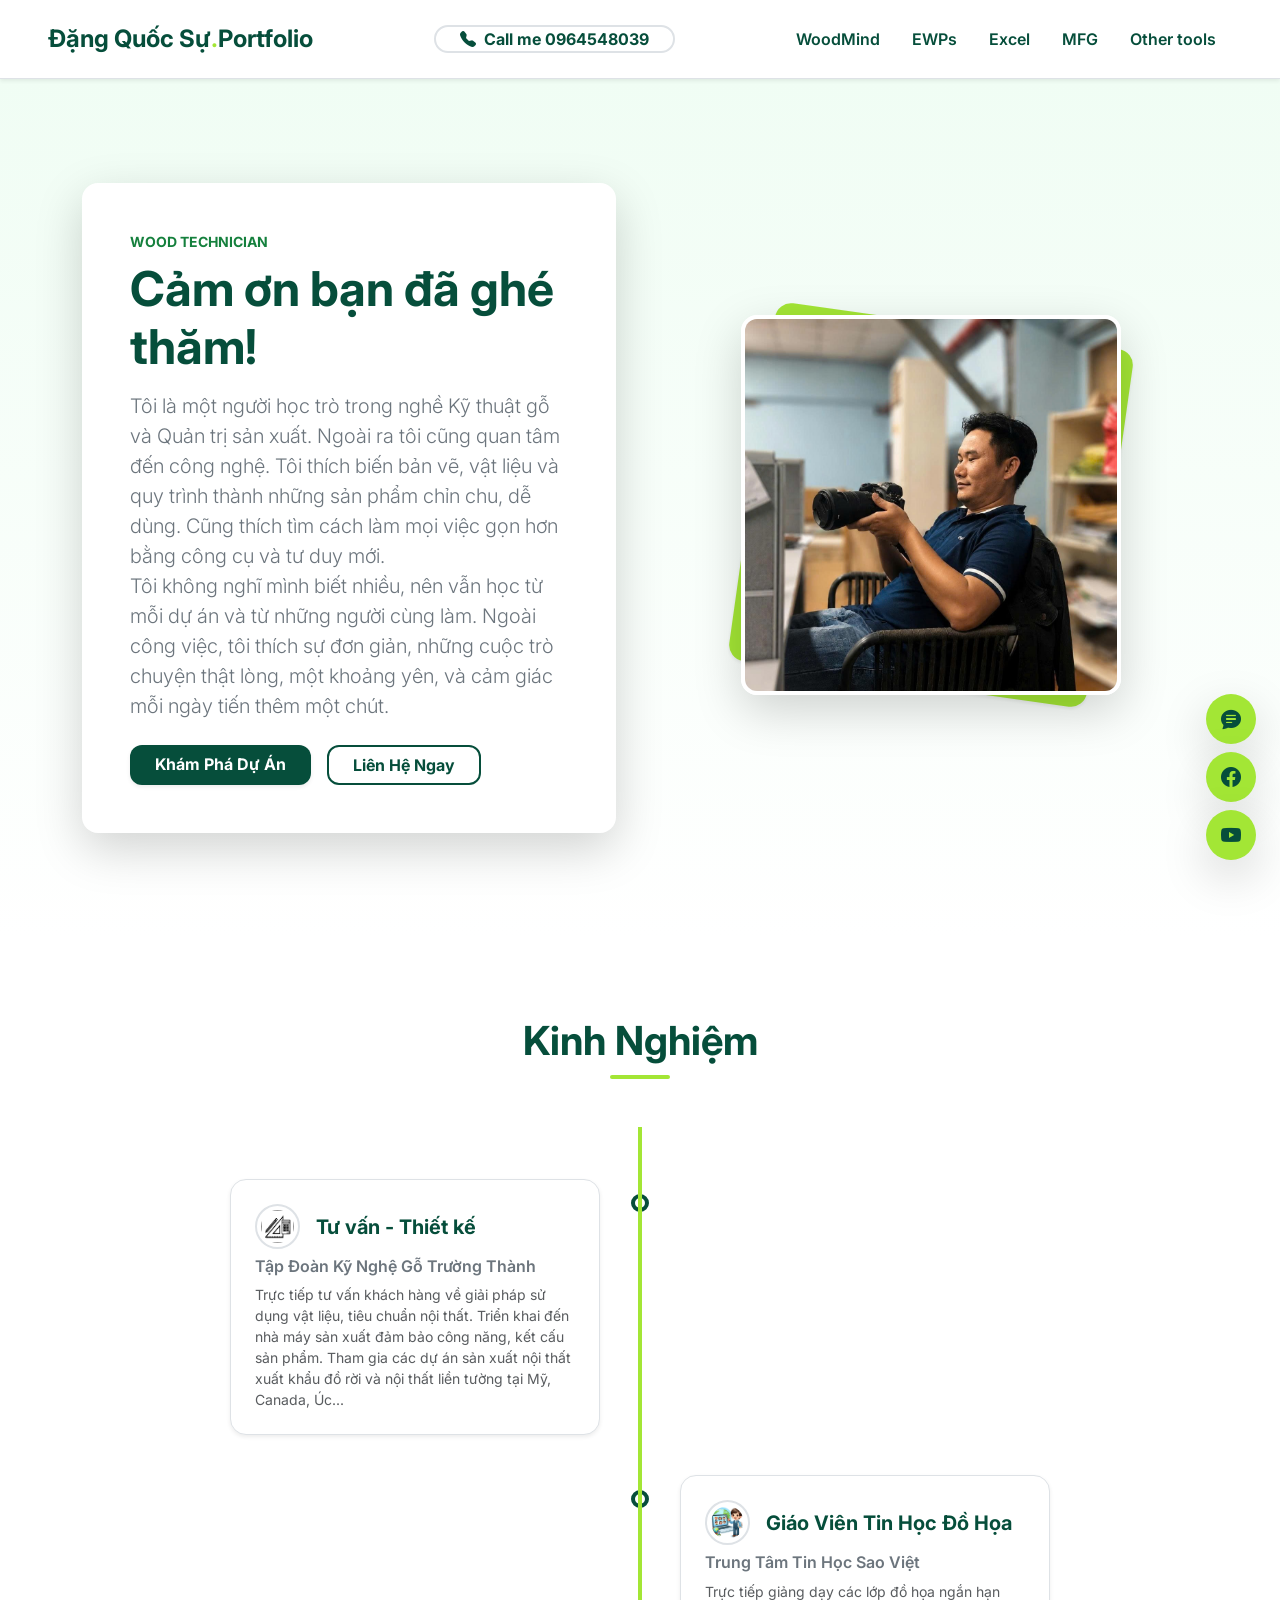
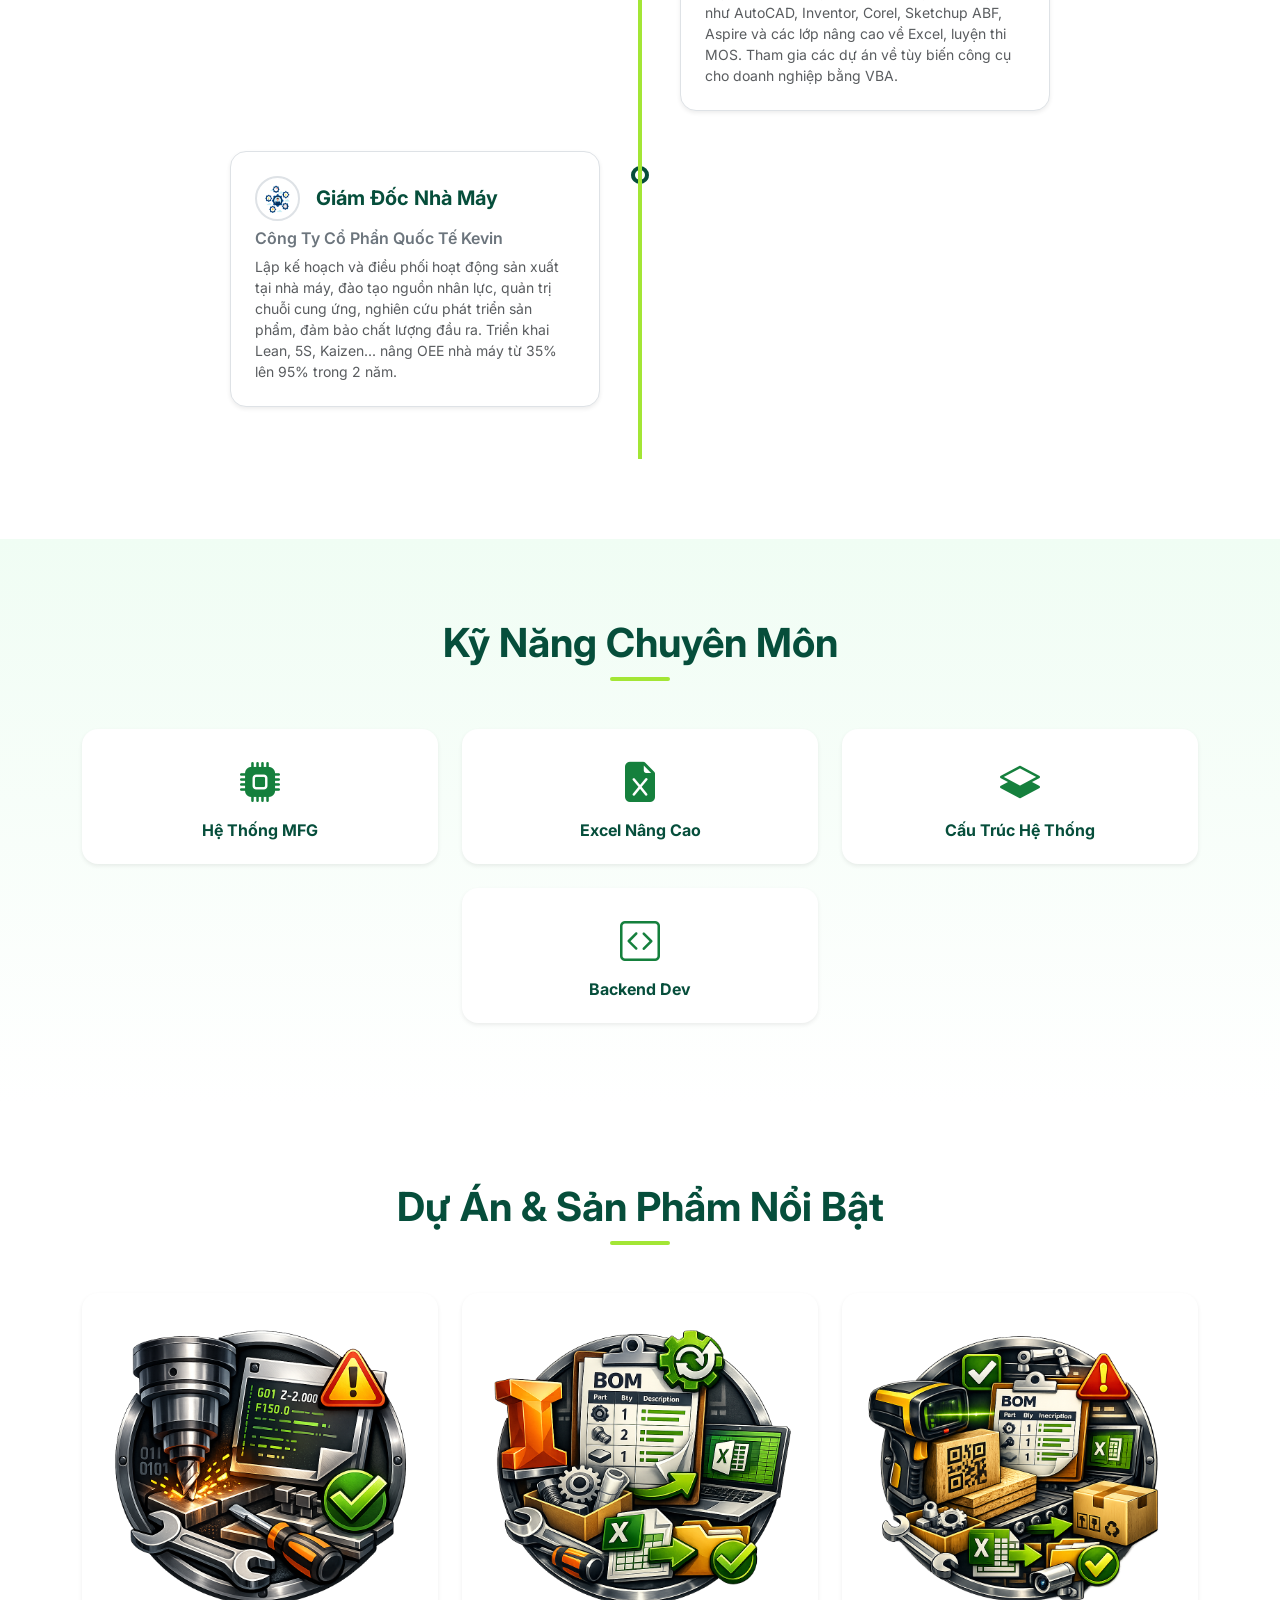
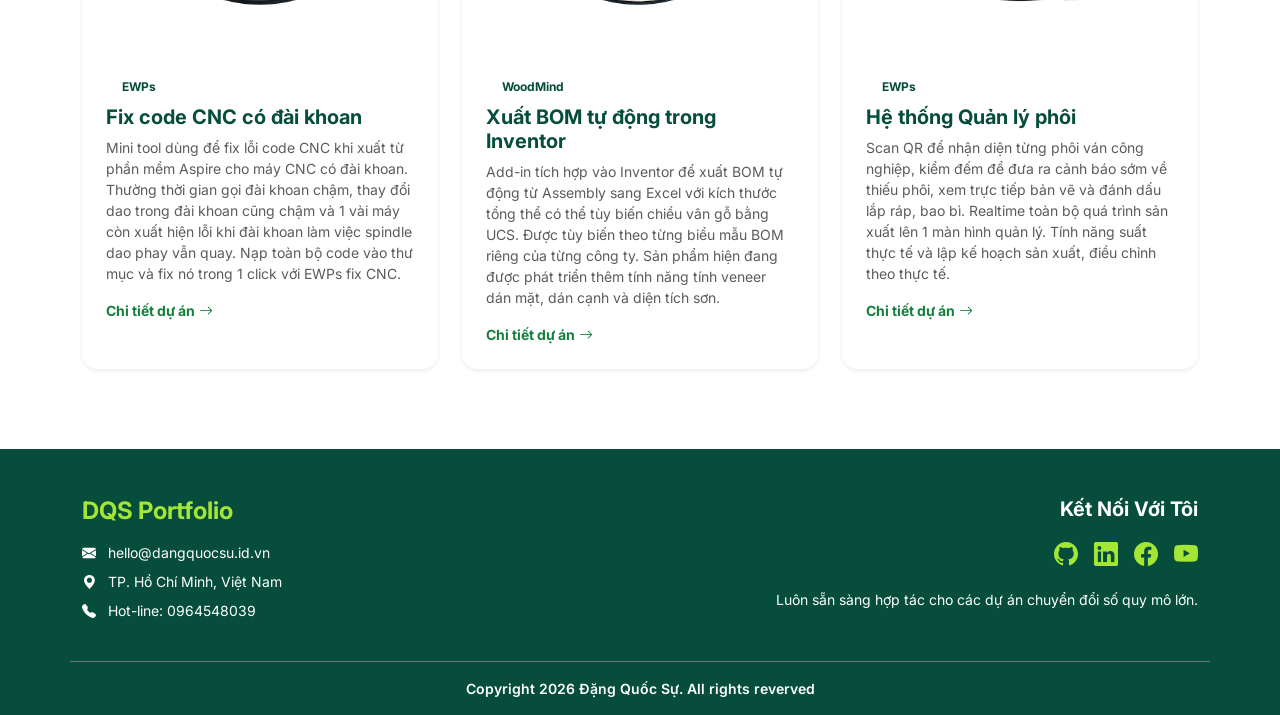
==== commit 164ebf87: "ewps1" ====
--- a/index.html
+++ b/index.html
@@ -6,20 +6,20 @@
     <meta name="viewport" content="width=device-width, initial-scale=1.0">
 
     <!-- ==================== THẺ SEO CĂN BẢN ==================== -->
-    <title>Đặng Quốc Sự | Portfolio - Kỹ Sư Giải Pháp Số & Tự Động Hóa</title>
+    <title>Đặng Quốc Sự | Portfolio - Quản trị sản xuất và Kỹ thuật Nội thất gỗ</title>
     <meta name="description" content="Portfolio cá nhân của Đặng Quốc Sự (DQS) - Chuyên gia tối ưu quy trình, thiết kế hệ thống WoodMind, EWPs, tự động hóa Excel và giải pháp sản xuất MFG.">
     <meta name="keywords" content="Đặng Quốc Sự, DQS Portfolio, WoodMind, EWPs, Excel Automation, MFG, Kỹ sư giải pháp số, Frontend Developer">
     <meta name="author" content="Đặng Quốc Sự">
     <meta name="robots" content="index, follow">
     <!-- Thẻ Canonical tránh trùng lặp nội dung khi đưa lên domain thật -->
-    <link rel="canonical" href="https://dangquocsu.vn/">
+    <link rel="canonical" href="https://dangquocsu.id.vn/">
 
     <!-- ==================== OPEN GRAPH (SEO ZALO & FACEBOOK) ==================== -->
     <meta property="og:type" content="website">
-    <meta property="og:url" content="https://dangquocsu.vn/">
-    <meta property="og:title" content="Đặng Quốc Sự | Portfolio - Kỹ Sư Giải Pháp Số & Tự Động Hóa">
+    <meta property="og:url" content="https://dangquocsu.id.vn/">
+    <meta property="og:title" content="Đặng Quốc Sự | Portfolio - Quản trị sản xuất và Kỹ thuật Nội thất gỗ">
     <meta property="og:description" content="Khám phá hệ sinh thái các dự án thực tế: WoodMind, EWPs, Excel Automation, MFG và giải pháp số do Đặng Quốc Sự phát triển.">
-    <meta property="og:image" content="https://dangquocsu.vn/img/og-image.jpg"> <!-- Link ảnh xem trước khi gửi link qua Zalo/FB -->
+    <meta property="og:image" content="https://dangquocsu.id.vn/images/IMG_20260608_215730.jpg"> <!-- Link ảnh xem trước khi gửi link qua Zalo/FB -->
     <meta property="og:locale" content="vi_VN">
     <meta property="og:site_name" content="Đặng Quốc Sự Portfolio">
 
@@ -27,7 +27,7 @@
     <meta name="twitter:card" content="summary_large_image">
     <meta name="twitter:title" content="Đặng Quốc Sự | Portfolio - Kỹ Sư Giải Pháp Số">
     <meta name="twitter:description" content="Chuyên gia tối ưu quy trình, phát triển hệ thống WoodMind, EWPs, tự động hóa Excel & MFG.">
-    <meta name="twitter:image" content="https://dangquocsu.vn/img/og-image.jpg">
+    <meta name="twitter:image" content="https://dangquocsu.id.vn/images/IMG_20260608_215730.jpg">
 
     <!-- ==================== FAVICON (BIỂU TƯỢNG TRANG WEB) ==================== -->
     <link rel="icon" type="image/x-icon" href="favicon.ico">
@@ -203,7 +203,7 @@
                                 <span class="badge bg-lime-light text-dark-green mb-2 px-3 py-1.5 rounded-pill fw-bold">EWPs</span>
                                 <h5 class="card-title fw-bold text-dark-green" id="woodmind">Fix code CNC có đài khoan</h5>
                                 <p class="card-text text-muted small">Mini tool dùng để fix lỗi code CNC khi xuất từ phần mềm Aspire cho máy CNC có đài khoan. Thường thời gian gọi đài khoan chậm, thay đổi dao trong đài khoan cũng chậm và 1 vài máy còn xuất hiện lỗi khi đài khoan làm việc spindle dao phay vẫn quay. Nạp toàn bộ code vào thư mục và fix nó trong 1 click với EWPs fix CNC.</p>
-                                <a href="#" class="text-lime-dark fw-bold text-decoration-none small d-flex align-items-center gap-1">Chi tiết dự án <i class="bi bi-arrow-right"></i></a>
+                                <a href="/trang-cho.html" class="text-lime-dark fw-bold text-decoration-none small d-flex align-items-center gap-1">Chi tiết dự án <i class="bi bi-arrow-right"></i></a>
                             </div>
                         </div>
                     </div>
@@ -216,7 +216,7 @@
                                 <span class="badge bg-lime-light text-dark-green mb-2 px-3 py-1.5 rounded-pill fw-bold">WoodMind</span>
                                 <h5 class="card-title fw-bold text-dark-green" id="ewps">Xuất BOM tự động trong Inventor</h5>
                                 <p class="card-text text-muted small">Add-in tích hợp vào  Inventor để xuất BOM tự động từ Assembly sang Excel với kích thước tổng thể có thể tùy biến chiều vân gỗ bằng UCS. Được tùy biến theo từng biểu mẫu BOM riêng của từng công ty. Sản phẩm hiện đang được phát triển thêm tính năng tính veneer dán mặt, dán cạnh và diện tích sơn.</p>
-                                <a href="#" class="text-lime-dark fw-bold text-decoration-none small d-flex align-items-center gap-1">Chi tiết dự án <i class="bi bi-arrow-right"></i></a>
+                                <a href="/he-thong-quan-ly-san-xuat-EWPs.html" class="text-lime-dark fw-bold text-decoration-none small d-flex align-items-center gap-1">Chi tiết dự án <i class="bi bi-arrow-right"></i></a>
                             </div>
                         </div>
                     </div>
@@ -229,7 +229,7 @@
                                 <span class="badge bg-lime-light text-dark-green mb-2 px-3 py-1.5 rounded-pill fw-bold">EWPs</span>
                                 <h5 class="card-title fw-bold text-dark-green" id="excel">Hệ thống Quản lý phôi</h5>
                                 <p class="card-text text-muted small">Scan QR để nhận diện từng phôi ván công nghiệp, kiểm đếm để đưa ra cảnh báo sớm về thiếu phôi, xem trực tiếp bản vẽ và đánh dấu lắp ráp, bao bì. Realtime toàn bộ quá trình sản xuất lên 1 màn hình quản lý. Tính năng suất thực tế và lập kế hoạch sản xuất, điều chỉnh  theo thực tế.</p>
-                                <a href="#" class="text-lime-dark fw-bold text-decoration-none small d-flex align-items-center gap-1">Chi tiết dự án <i class="bi bi-arrow-right"></i></a>
+                                <a href="/trang-cho.html" class="text-lime-dark fw-bold text-decoration-none small d-flex align-items-center gap-1">Chi tiết dự án <i class="bi bi-arrow-right"></i></a>
                             </div>
                         </div>
                     </div>
@@ -255,6 +255,4 @@
     <!-- 4. File JavaScript Tự Viết & Khởi Tạo AOS -->
     <script src="js/main.js"></script>
 </body>
-</html>
-</body>
-</html>
+</html>
